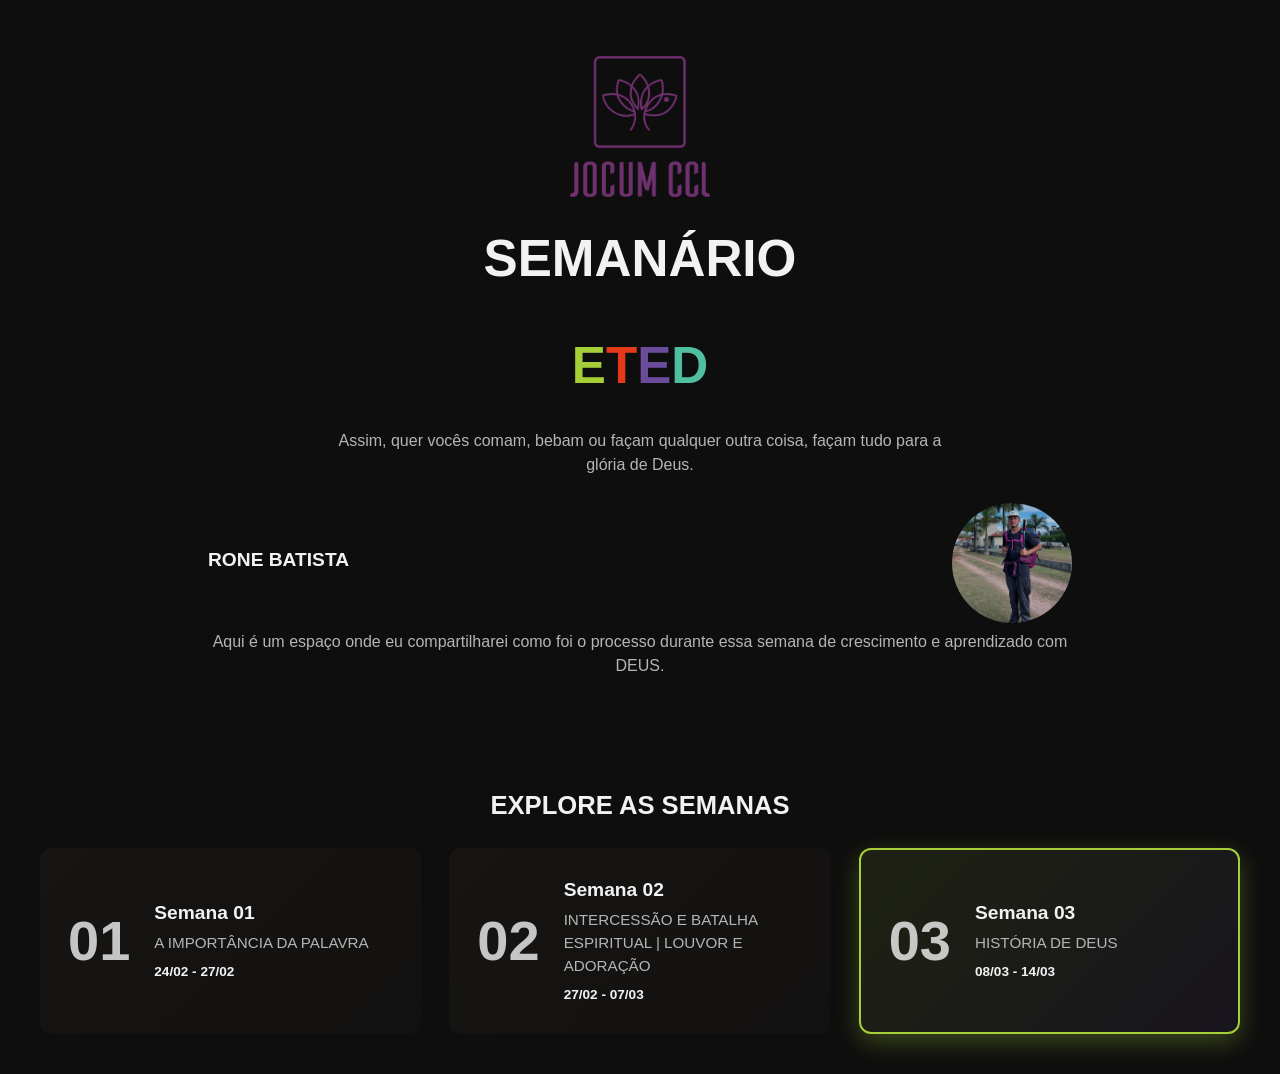
==== index.html @ 1d330bf1 "semana3" ====
<!DOCTYPE html>
<html lang="pt-BR">

<head>
    <meta charset="UTF-8" />
    <meta name="viewport" content="width=device-width, initial-scale=1.0" />
    <title>SEMANARIO</title>
    <link rel="stylesheet" href="style.css">
</head>

<body>
    <main>
        <!-- HERO -->
        <section class="hero">
            <img src="./img/jocumccl_logo.png" alt="logo" class="logo">
            <h1 class="titulo">SEMANÁRIO</h1>
            <h1 class="eted">
                <span>E</span><span>T</span><span>E</span><span>D</span>
            </h1>

            <p class="hero-quote">
                Assim, quer vocês comam, bebam ou façam qualquer outra coisa, façam tudo para a glória de Deus.
            </p>

            <div class="container">
                <div class="section-header">
                    <h2 class="section-title-story">RONE BATISTA</h2>
                    <div class="hero-image">
                        <img src="./img/perfil.png" alt="Rone Batista - Missionário" class="profile-photo">
                    </div>
                </div>

                <div class="story-intro">
                    <p>Aqui é um espaço onde eu compartilharei como foi o processo durante essa semana de crescimento e aprendizado com DEUS.</p>
               </div>
            </div>

        </section>

    </main>

    <script src="script.js"></script>

    
    <!-- MENU DE SELEÇÃO DE SEMANAS -->
    <section class="semanas-cards">
        <h2>EXPLORE AS SEMANAS</h2>
        <div class="cards-grid">
            <a href="semana1.html" target="_blank" class="semana-card">
                <div class="card-number">01</div>
                <div class="card-content">
                    <h3>Semana 01</h3>
                    <p>A IMPORTÂNCIA DA PALAVRA</p>
                    <small>24/02 - 27/02</small>
                </div>
            </a>

            <a href="semana2.html" target="_blank" class="semana-card">
                <div class="card-number">02</div>
                <div class="card-content">
                    <h3>Semana 02</h3>
                    <p>INTERCESSÃO E BATALHA ESPIRITUAL | LOUVOR E ADORAÇÃO</p>
                    <small>27/02 - 07/03</small>
                </div>
            </a>
            
            <a href="semana3.html" target="_blank" class="semana-card semana-2">
                <div class="card-number">03</div>
                <div class="card-content">
                    <h3>Semana 03</h3>
                    <p>HISTÓRIA DE DEUS</p>
                    <small>08/03 - 14/03</small>
                </div>
            </a>
    
        </div>
    </section>
</body>

</html>
---- style.css ----
:root{
  --bg: #0e0e0e;
  --text: #f2f2f2;
  --muted: #b5b5b5;
  --green: #a6ce39;
  --red: #e5391c;
  --purple: #6b4c9a;
  --teal: #4fbf9f;
}

*{box-sizing:border-box;margin:0;padding:0}

body{
  font-family:-apple-system, BlinkMacSystemFont, "Inter", sans-serif;
  background:var(--bg);
  color:var(--text);
  line-height:1.5;
  -webkit-font-smoothing:antialiased;
}

/* Mobile-first base */
main{max-width:720px;margin:0 auto;padding:20px 16px}
section{padding:28px 0}

.hero{min-height:60vh;display:flex;flex-direction:column;gap:18px;align-items:center;justify-content:center;text-align:center}
.logo{width:120px;height:auto}
.titulo{font-size:1.6rem;color:var(--text);margin-top:6px}
.hero h1{font-size:2rem;font-weight:800;margin:6px 0}
.semana{font-family:'Courier New',Courier,monospace;font-size:1.2rem;color:var(--muted)}
.eted span:nth-child(1){color:var(--green)}
.eted span:nth-child(2){color:var(--red)}
.eted span:nth-child(3){color:var(--purple)}
.eted span:nth-child(4){color:var(--teal)}
.hero-quote{color:var(--muted);max-width:640px;margin:0 auto}

.container{width:100%;padding-top:8px}
.section-header{display:flex;flex-direction:column;align-items:center;gap:12px}
.section-title-story{font-size:1.2rem;color:var(--text)}
.hero-image .profile-photo{width:110px;height:110px;object-fit:cover;border-radius:999px}

h2{font-size:1.4rem;margin-bottom:12px;text-align:center}
p{color:var(--muted);margin-bottom:12px}
.frases{font-size:1rem;font-weight:700;color:var(--text)}

/* ============ SEMANAS CARDS ============ */
.semanas-cards{
  margin:40px 0;
  padding:0 16px;
}

.semanas-cards h2{
  margin-bottom:24px;
  font-size:1.6rem;
  font-weight:700;
  color:var(--text);
  text-align:center;
}

.cards-grid{
  display:grid;
  grid-template-columns:repeat(auto-fit, minmax(280px, 1fr));
  gap:20px;
  max-width:1200px;
  margin:0 auto;
}

.semana-card{
  display:flex;
  align-items:center;
  background:linear-gradient(135deg, rgba(191,142,99,0.05), rgba(140,116,94,0.03));
  border:2px solid var(--accent);
  border-radius:12px;
  padding:20px;
  text-decoration:none;
  color:inherit;
  transition:all 0.3s cubic-bezier(0.34, 1.56, 0.64, 1);
  position:relative;
  overflow:hidden;
  cursor:pointer;
}

.semana-card::before{
  content:'';
  position:absolute;
  top:0;
  left:-100%;
  width:100%;
  height:100%;
  background:linear-gradient(90deg, transparent, rgba(255,255,255,0.1), transparent);
  transition:left 0.5s ease;
}

.semana-card:hover::before{
  left:100%;
}

.semana-card:hover{
  transform:translateY(-4px);
  border-color:var(--color-2);
  box-shadow:0 12px 32px rgba(191,142,99,0.2);
  background:linear-gradient(135deg, rgba(191,142,99,0.08), rgba(140,116,94,0.05));
}

.semana-card.coming-soon{
  opacity:0.7;
  cursor:not-allowed;
}

.semana-card.coming-soon:hover{
  transform:none;
  box-shadow:none;
  background:linear-gradient(135deg, rgba(191,142,99,0.05), rgba(140,116,94,0.03));
}

.semana-card.semana-2{
  background:linear-gradient(135deg, rgba(166,206,57,0.1), rgba(107,76,154,0.1));
  border:2px solid var(--green);
  box-shadow:0 8px 24px rgba(166,206,57,0.3);
}

.semana-card.semana-2:hover{
  border-color:var(--purple);
  box-shadow:0 12px 32px rgba(107,76,154,0.4);
  transform:translateY(-4px);
}

.card-number{
  font-size:2.5rem;
  font-weight:800;
  color:var(--accent);
  margin-right:16px;
  min-width:60px;
  text-align:center;
  opacity:0.8;
}

.semana-card:hover .card-number{
  opacity:1;
  color:var(--color-2);
}

.card-content{
  flex:1;
}

.card-content h3{
  font-size:1.1rem;
  font-weight:700;
  color:var(--text);
  margin:0 0 4px 0;
}

.card-content p{
  color:var(--muted);
  margin:0 0 4px 0;
  font-size:0.95rem;
}

.card-content small{
  color:var(--accent);
  font-weight:600;
  font-size:0.85rem;
}

.divider{height:1px;background:linear-gradient(to right,transparent,var(--green),var(--red),var(--purple),var(--teal),transparent);margin:40px 0}

.card{border-left:4px solid;padding-left:12px;margin-bottom:28px}
.card h3{font-size:1.05rem;margin-bottom:8px;color:var(--text)}
.green{border-color:var(--green)}.red{border-color:var(--red)}.purple{border-color:var(--purple)}.teal{border-color:var(--teal)}

.carousel{position:relative;width:100%;overflow:hidden;margin:18px 0}
.carousel-images{display:flex;transition:transform .4s ease-in-out;width:100%}
.carousel img{width:100%;height:auto;flex-shrink:0;display:block;object-fit:cover}

/* carousel items: fixed aspect ratio and responsive */
.carousel-item{width:100%;height:220px;object-fit:cover;border-radius:6px}
@media(min-width:600px){.carousel-item{height:300px}}
@media(min-width:900px){.carousel-item{height:420px}}
.carousel button{position:absolute;top:50%;transform:translateY(-50%);background:transparent;border:none;color:#000;/* set arrow color to black */font-size:1.2rem;padding:6px;cursor:pointer;z-index:10;opacity:0.85}
.carousel button:hover{opacity:1;color:#000}
.carousel .prev{left:8px}.carousel .next{right:8px}

.table-wrapper{overflow:auto;margin-top:12px}
.tabela-avaliacao{width:100%;border-collapse:collapse;font-size:14px}
.tabela-avaliacao thead th{text-align:left;padding:8px;border-bottom:2px solid #555;color:#e0e0e0}
.tabela-avaliacao tbody td{padding:8px;border-bottom:1px solid #444}
.tabela-avaliacao td:last-child{width:90px}

/* Sumário em tabela: 2 colunas */
.sumario-table{width:100%;border-collapse:collapse;margin:6px 0}
.sumario-table td{padding:10px;border-radius:6px}
.sumario-table td:first-child{padding-right:8px}
.sumario-table td{background:transparent;color:var(--muted);font-weight:600}
.sumario-table td::before{content:""}

@media(min-width:600px){
  .sumario-table td{background:rgba(255,255,255,0.02)}
  .sumario-table td{color:var(--text)}
}

/* amigos image */
.amigos{width:100%;max-width:360px;height:auto;display:block;object-fit:cover;border-radius:8px;margin-top:12px}
@media(min-width:600px){.amigos{float:right;margin-left:18px}}

footer{padding:20px 16px;text-align:center;color:var(--muted);font-size:0.95rem;border-top:1px solid rgba(255,255,255,0.04);background:#111;} 
footer h4{font-size:1rem;margin-bottom:6px;color:var(--text);letter-spacing:0.6px}
footer p{margin:4px 0;color:var(--muted);font-size:0.9rem}

/* Responsive enhancements */
@media(min-width:600px){
  main{padding:28px}
  .logo{width:140px}
  .titulo{font-size:2rem}
  .hero h1{font-size:2.6rem}
  h2{font-size:1.6rem}
  .section-header{flex-direction:row;justify-content:space-between;align-items:center}
  .hero-image .profile-photo{width:120px;height:120px}

  /* CARDS RESPONSIVE */
  .cards-grid{
    grid-template-columns:repeat(2, 1fr);
    gap:24px;
  }

  .semana-card{
    padding:24px;
  }

  .card-number{
    font-size:3rem;
    margin-right:20px;
  }
}

@media(min-width:900px){
  main{max-width:920px}
  .hero{min-height:70vh}
  .titulo{font-size:2.4rem}
  .hero h1{font-size:3.2rem}
  .carousel button{font-size:1.6rem;padding:10px}
  .card{padding-left:18px}

  /* CARDS DESKTOP */
  .cards-grid{
    grid-template-columns:repeat(3, 1fr);
    gap:28px;
  }

  .semana-card{
    padding:28px;
  }

  .card-number{
    font-size:3.5rem;
    margin-right:24px;
  }

  .card-content h3{
    font-size:1.2rem;
  }
}

@media (prefers-reduced-motion: reduce){
  .carousel-images{transition:none}
}
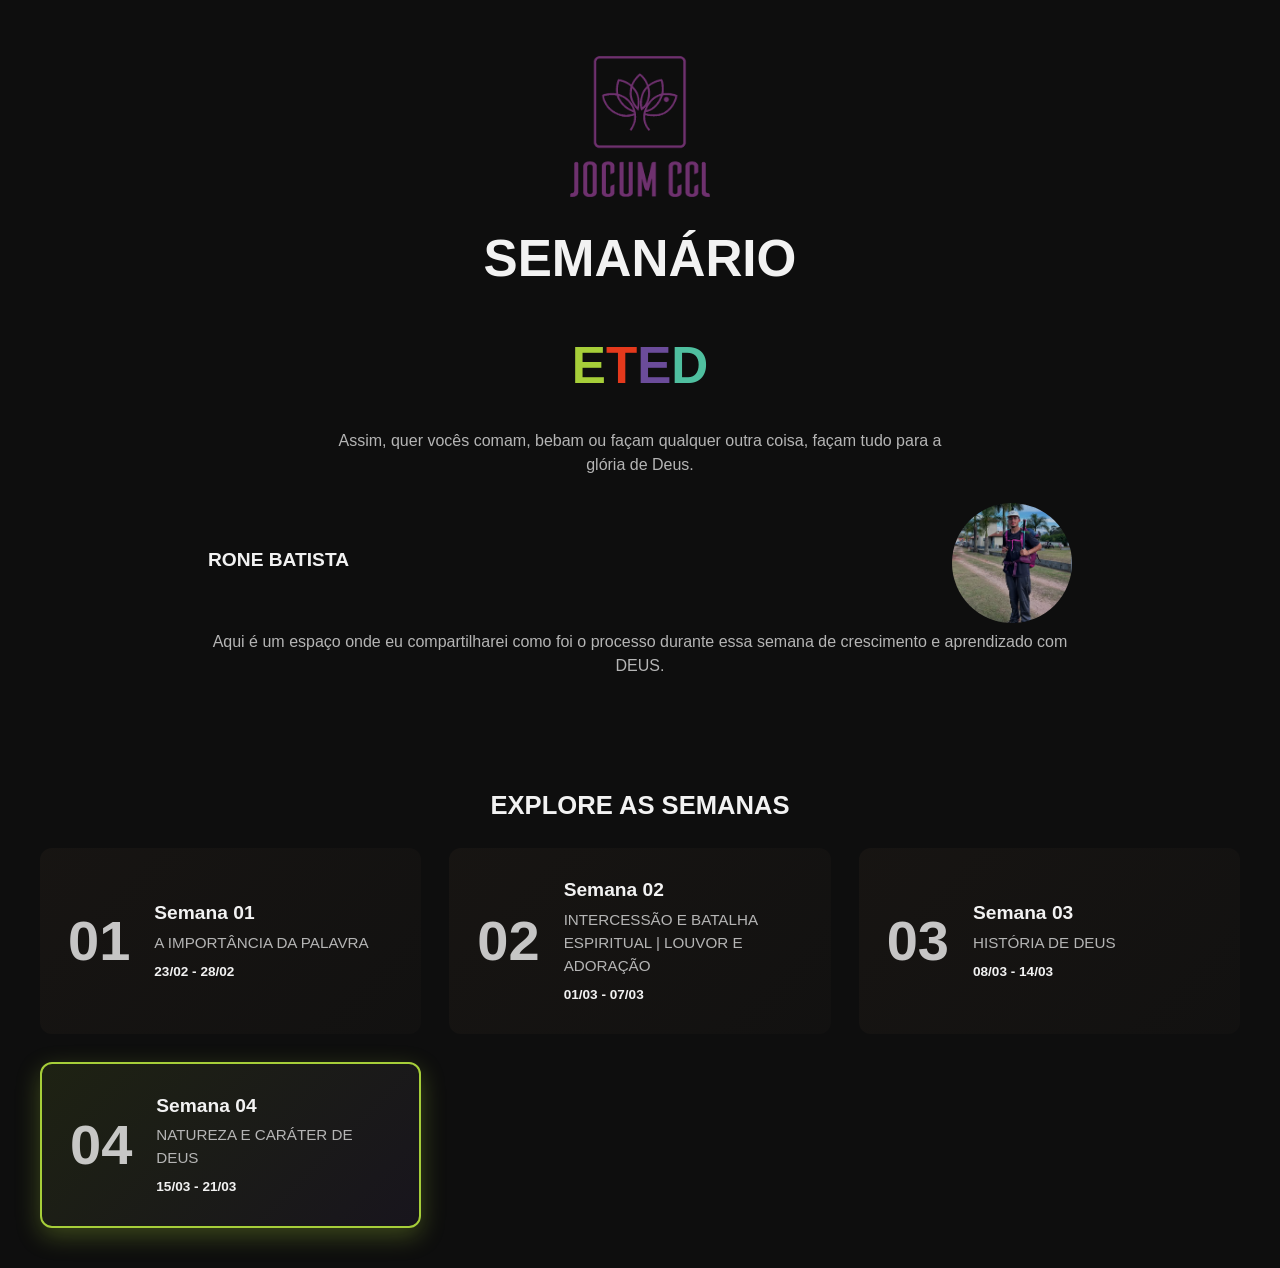
==== commit 654b687e: "semana4" ====
--- a/index.html
+++ b/index.html
@@ -51,7 +51,7 @@
                 <div class="card-content">
                     <h3>Semana 01</h3>
                     <p>A IMPORTÂNCIA DA PALAVRA</p>
-                    <small>24/02 - 27/02</small>
+                    <small>23/02 - 28/02</small>
                 </div>
             </a>
 
@@ -60,17 +60,25 @@
                 <div class="card-content">
                     <h3>Semana 02</h3>
                     <p>INTERCESSÃO E BATALHA ESPIRITUAL | LOUVOR E ADORAÇÃO</p>
-                    <small>27/02 - 07/03</small>
+                    <small>01/03 - 07/03</small>
                 </div>
             </a>
             
-            <a href="semana3.html" target="_blank" class="semana-card semana-2">
+            <a href="semana3.html" target="_blank" class="semana-card">
                 <div class="card-number">03</div>
                 <div class="card-content">
                     <h3>Semana 03</h3>
                     <p>HISTÓRIA DE DEUS</p>
                     <small>08/03 - 14/03</small>
                 </div>
+                
+            <a href="semana4.html" target="_blank" class="semana-card semana-2">
+                <div class="card-number">04</div>
+                <div class="card-content">
+                    <h3>Semana 04</h3>
+                    <p>NATUREZA E CARÁTER DE DEUS</p>
+                    <small>15/03 - 21/03</small>
+                </div>    
             </a>
     
         </div>
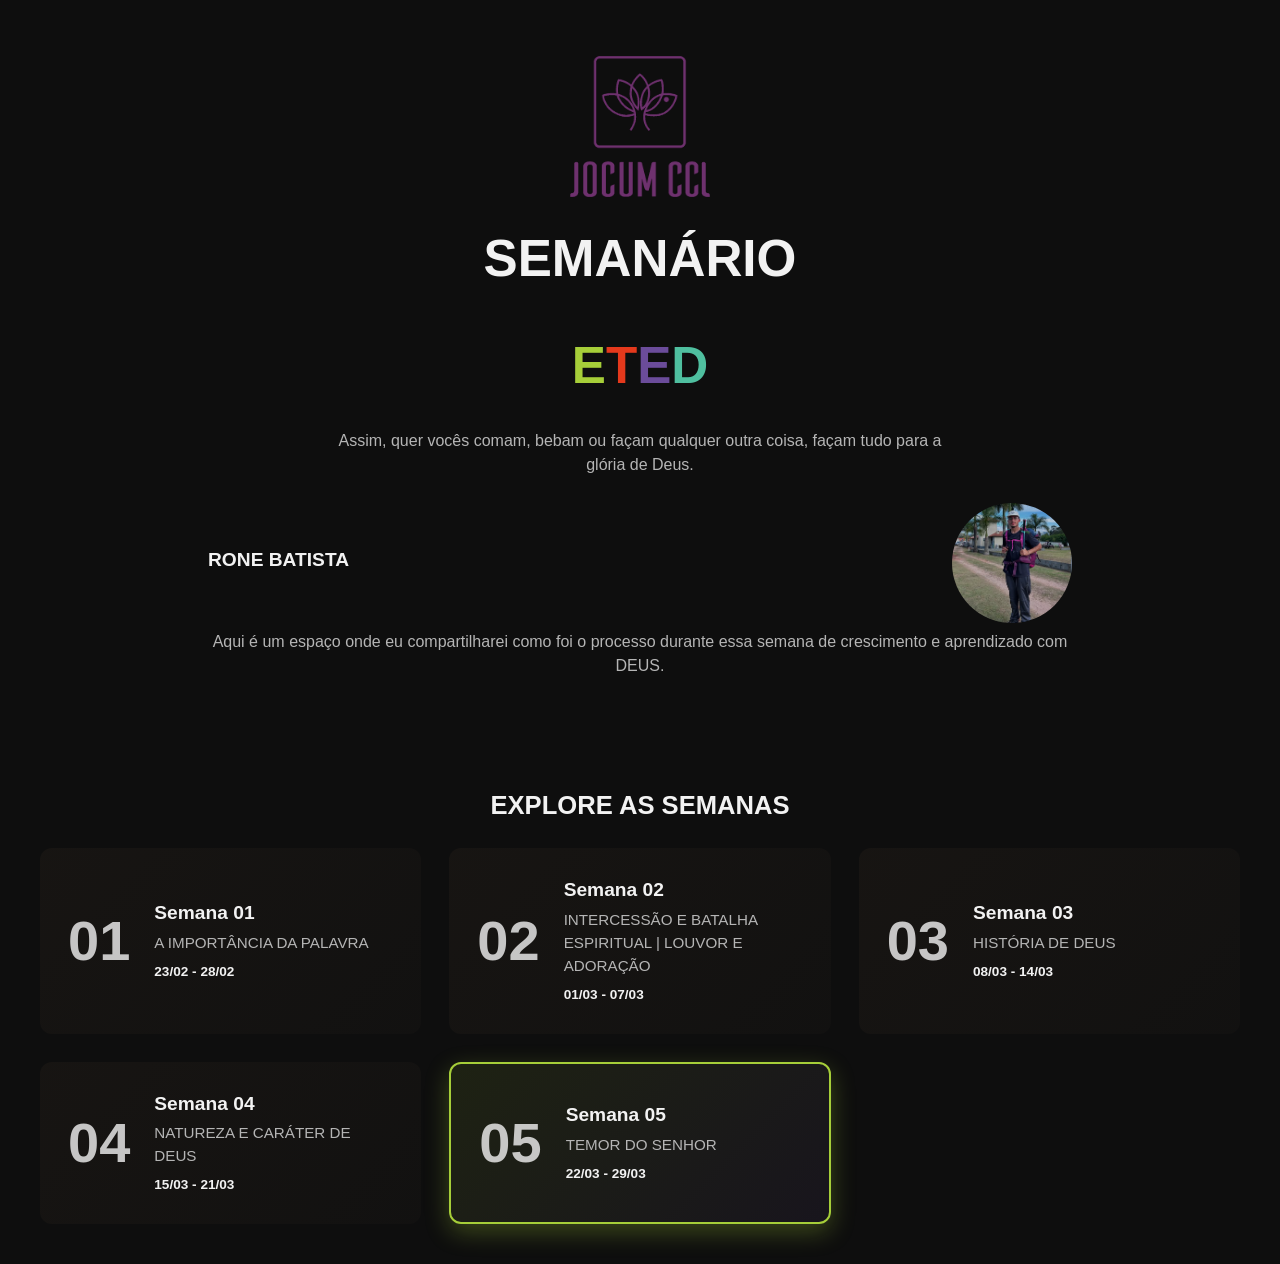
==== commit 718242ef: "semana5" ====
--- a/index.html
+++ b/index.html
@@ -71,16 +71,25 @@
                     <p>HISTÓRIA DE DEUS</p>
                     <small>08/03 - 14/03</small>
                 </div>
+            </a>    
                 
-            <a href="semana4.html" target="_blank" class="semana-card semana-2">
+            <a href="semana4.html" target="_blank" class="semana-card">
                 <div class="card-number">04</div>
                 <div class="card-content">
                     <h3>Semana 04</h3>
                     <p>NATUREZA E CARÁTER DE DEUS</p>
                     <small>15/03 - 21/03</small>
-                </div>    
+                </div>   
             </a>
-    
+            
+             <a href="semana5.html" target="_blank" class="semana-card semana-2">
+                <div class="card-number">05</div>
+                <div class="card-content">
+                    <h3>Semana 05</h3>
+                    <p>TEMOR DO SENHOR</p>
+                    <small>22/03 - 29/03</small>
+                </div>  
+            </a>    
         </div>
     </section>
 </body>
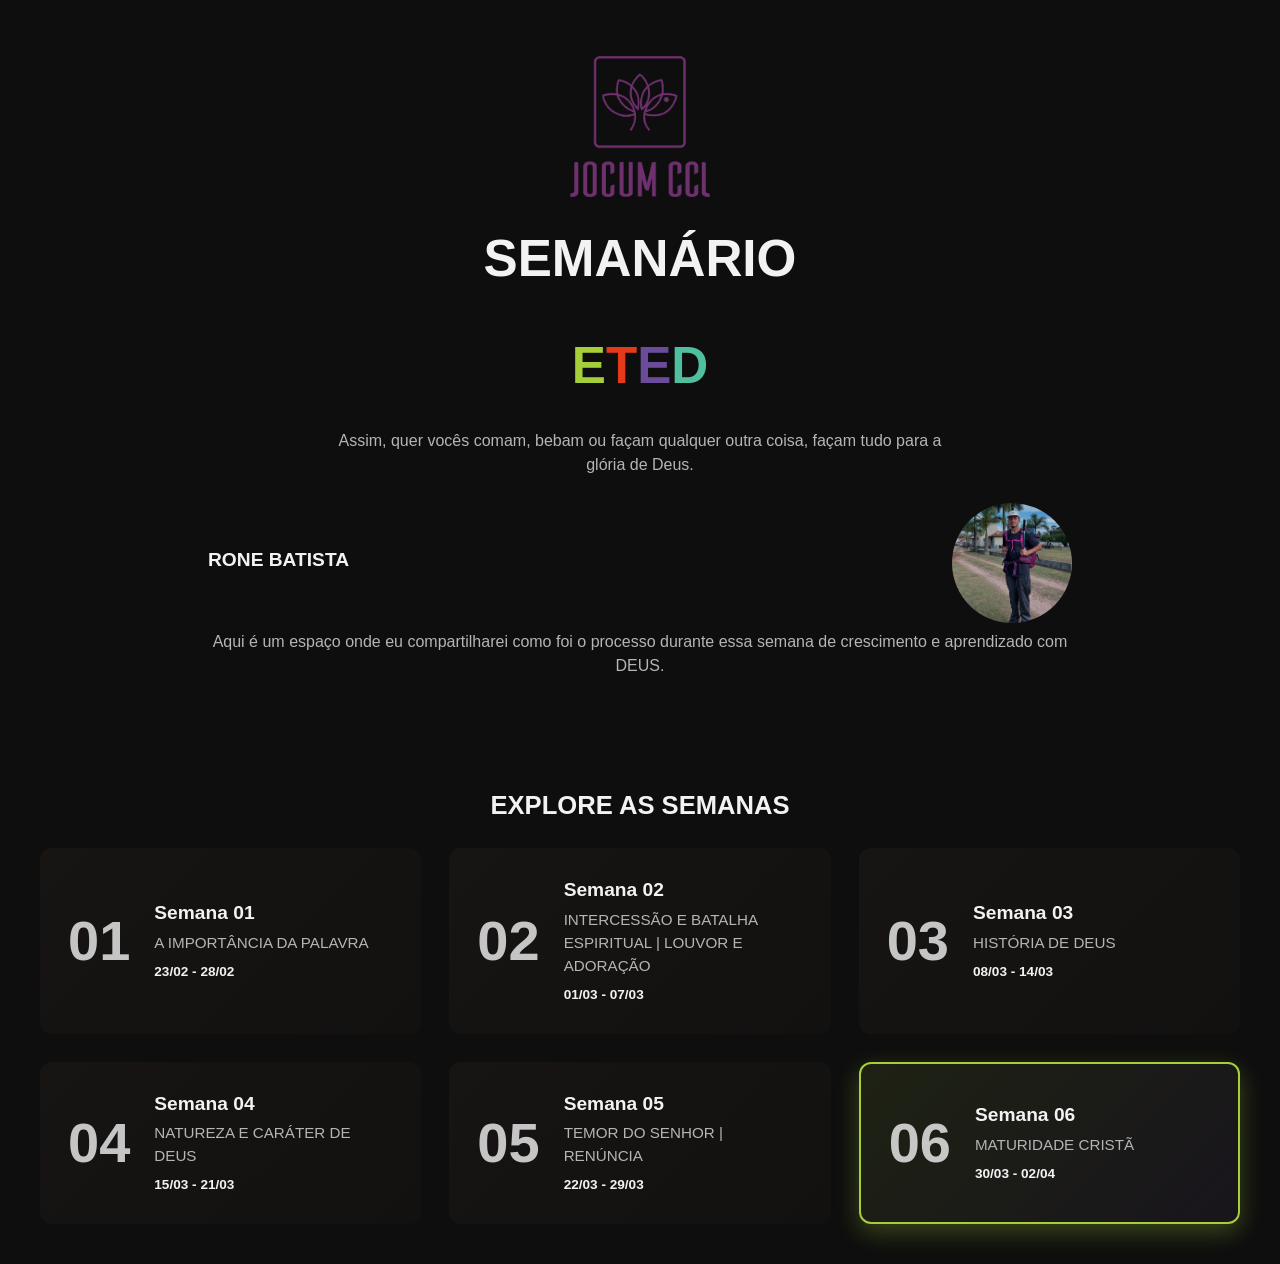
==== commit d5f68c40: "semana6" ====
--- a/index.html
+++ b/index.html
@@ -82,12 +82,21 @@
                 </div>   
             </a>
             
-             <a href="semana5.html" target="_blank" class="semana-card semana-2">
+             <a href="semana5.html" target="_blank" class="semana-card">
                 <div class="card-number">05</div>
                 <div class="card-content">
                     <h3>Semana 05</h3>
-                    <p>TEMOR DO SENHOR</p>
+                    <p>TEMOR DO SENHOR | RENÚNCIA</p>
                     <small>22/03 - 29/03</small>
+                </div>  
+            </a>    
+
+             <a href="semana6.html" target="_blank" class="semana-card semana-2">
+                <div class="card-number">06</div>
+                <div class="card-content">
+                    <h3>Semana 06</h3>
+                    <p>MATURIDADE CRISTÃ</p>
+                    <small>30/03 - 02/04</small>
                 </div>  
             </a>    
         </div>
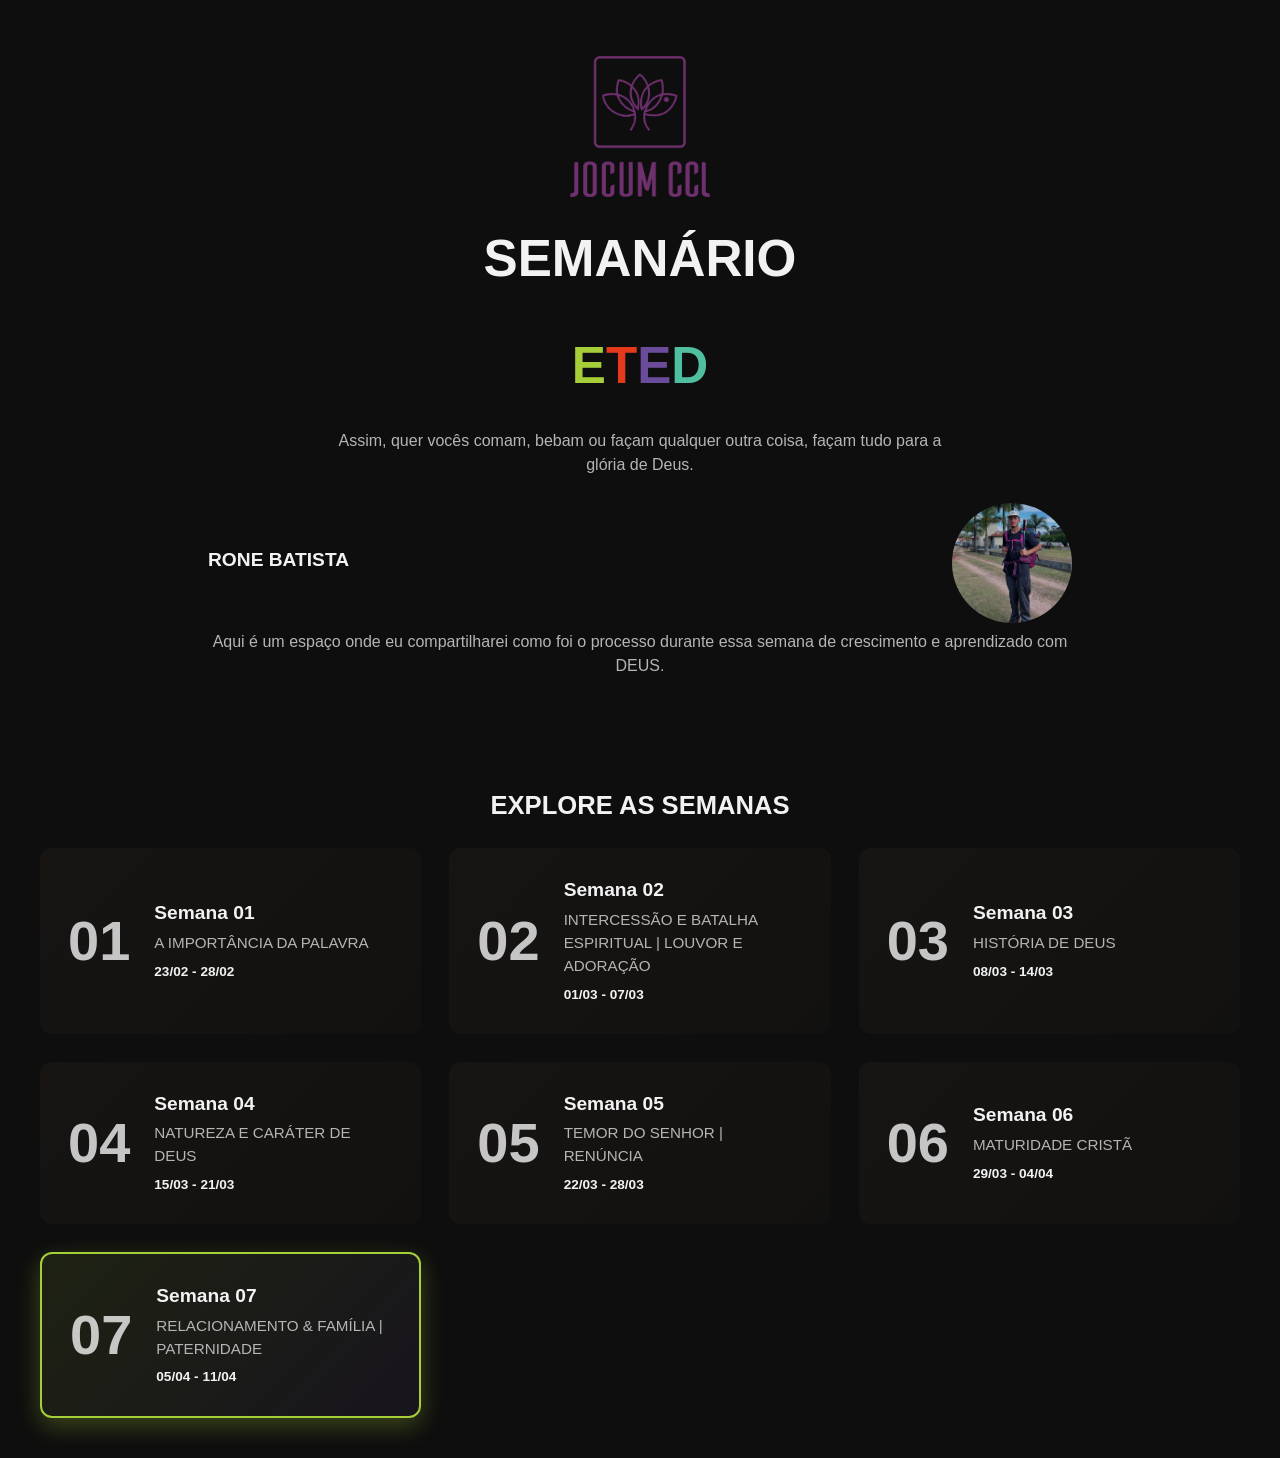
==== commit 336f5d4c: "semana7" ====
--- a/index.html
+++ b/index.html
@@ -82,23 +82,33 @@
                 </div>   
             </a>
             
-             <a href="semana5.html" target="_blank" class="semana-card">
+            <a href="semana5.html" target="_blank" class="semana-card">
                 <div class="card-number">05</div>
                 <div class="card-content">
                     <h3>Semana 05</h3>
                     <p>TEMOR DO SENHOR | RENÚNCIA</p>
-                    <small>22/03 - 29/03</small>
+                    <small>22/03 - 28/03</small>
                 </div>  
             </a>    
 
-             <a href="semana6.html" target="_blank" class="semana-card semana-2">
+            <a href="semana6.html" target="_blank" class="semana-card">
                 <div class="card-number">06</div>
                 <div class="card-content">
                     <h3>Semana 06</h3>
                     <p>MATURIDADE CRISTÃ</p>
-                    <small>30/03 - 02/04</small>
+                    <small>29/03 - 04/04</small>
                 </div>  
             </a>    
+
+            <a href="semana7.html" target="_blank" class="semana-card semana-2">
+                <div class="card-number">07</div>
+                <div class="card-content">
+                    <h3>Semana 07</h3>
+                    <p>RELACIONAMENTO & FAMÍLIA | PATERNIDADE</p>
+                    <small>05/04 - 11/04</small>
+                </div>  
+            </a>    
+
         </div>
     </section>
 </body>
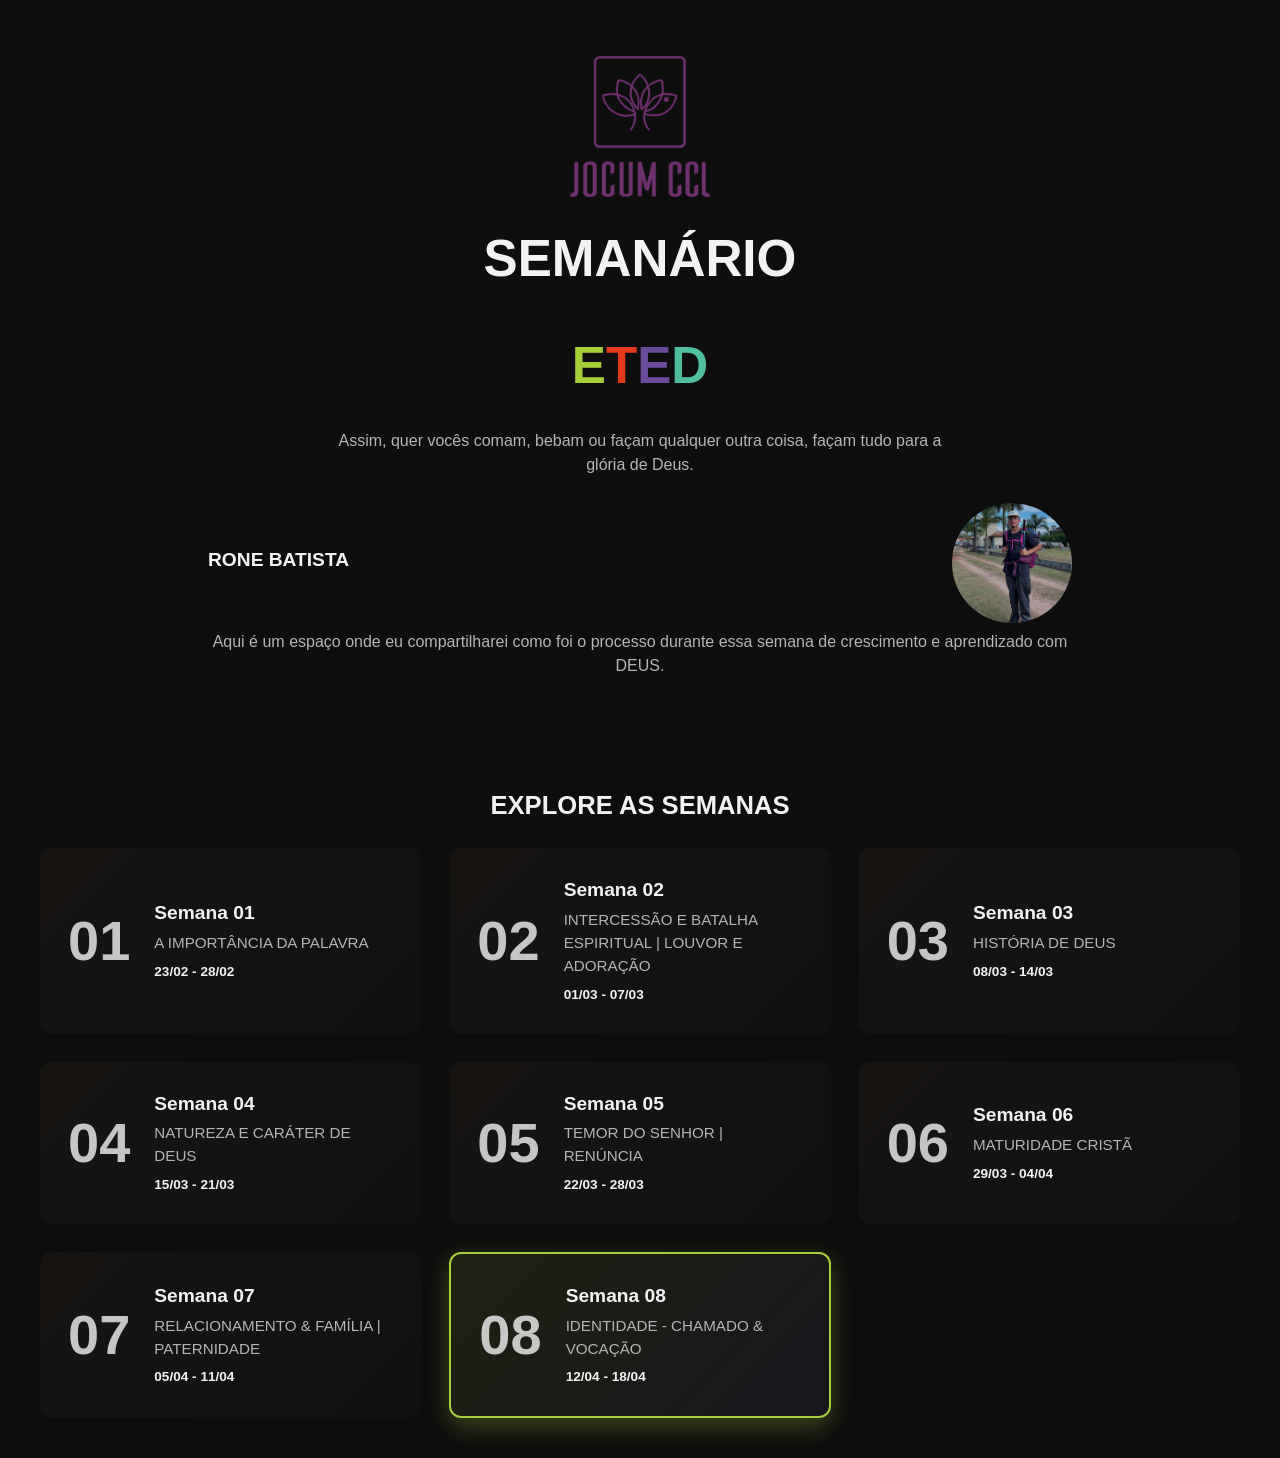
==== commit 01b4dad5: "semana8" ====
--- a/index.html
+++ b/index.html
@@ -100,7 +100,7 @@
                 </div>  
             </a>    
 
-            <a href="semana7.html" target="_blank" class="semana-card semana-2">
+            <a href="semana7.html" target="_blank" class="semana-card">
                 <div class="card-number">07</div>
                 <div class="card-content">
                     <h3>Semana 07</h3>
@@ -109,6 +109,14 @@
                 </div>  
             </a>    
 
+            <a href="semana8.html" target="_blank" class="semana-card semana-2">
+                <div class="card-number">08</div>
+                <div class="card-content">
+                    <h3>Semana 08</h3>
+                    <p>IDENTIDADE - CHAMADO & VOCAÇÃO</p>
+                    <small>12/04 - 18/04</small>
+                </div>  
+            </a>   
         </div>
     </section>
 </body>
--- a/style.css
+++ b/style.css
@@ -9,6 +9,16 @@
 }
 
 *{box-sizing:border-box;margin:0;padding:0}
+
+img {
+  max-width: 100%;
+  height: auto;
+}
+
+img {
+  max-width: 100%;
+  height: auto;
+}
 
 body{
   font-family:-apple-system, BlinkMacSystemFont, "Inter", sans-serif;
@@ -176,8 +186,8 @@
 .carousel-item{width:100%;height:220px;object-fit:cover;border-radius:6px}
 @media(min-width:600px){.carousel-item{height:300px}}
 @media(min-width:900px){.carousel-item{height:420px}}
-.carousel button{position:absolute;top:50%;transform:translateY(-50%);background:transparent;border:none;color:#000;/* set arrow color to black */font-size:1.2rem;padding:6px;cursor:pointer;z-index:10;opacity:0.85}
-.carousel button:hover{opacity:1;color:#000}
+.carousel button{position:absolute;top:50%;transform:translateY(-50%);background:rgba(255,255,255,0.2);border:2px solid var(--text);color:var(--text);font-size:1.4rem;padding:8px 12px;cursor:pointer;z-index:10;opacity:0.7;border-radius:4px;transition:all 0.3s ease}
+.carousel button:hover{opacity:1;background:rgba(255,255,255,0.3);transform:translateY(-50%) scale(1.1)}
 .carousel .prev{left:8px}.carousel .next{right:8px}
 
 .table-wrapper{overflow:auto;margin-top:12px}
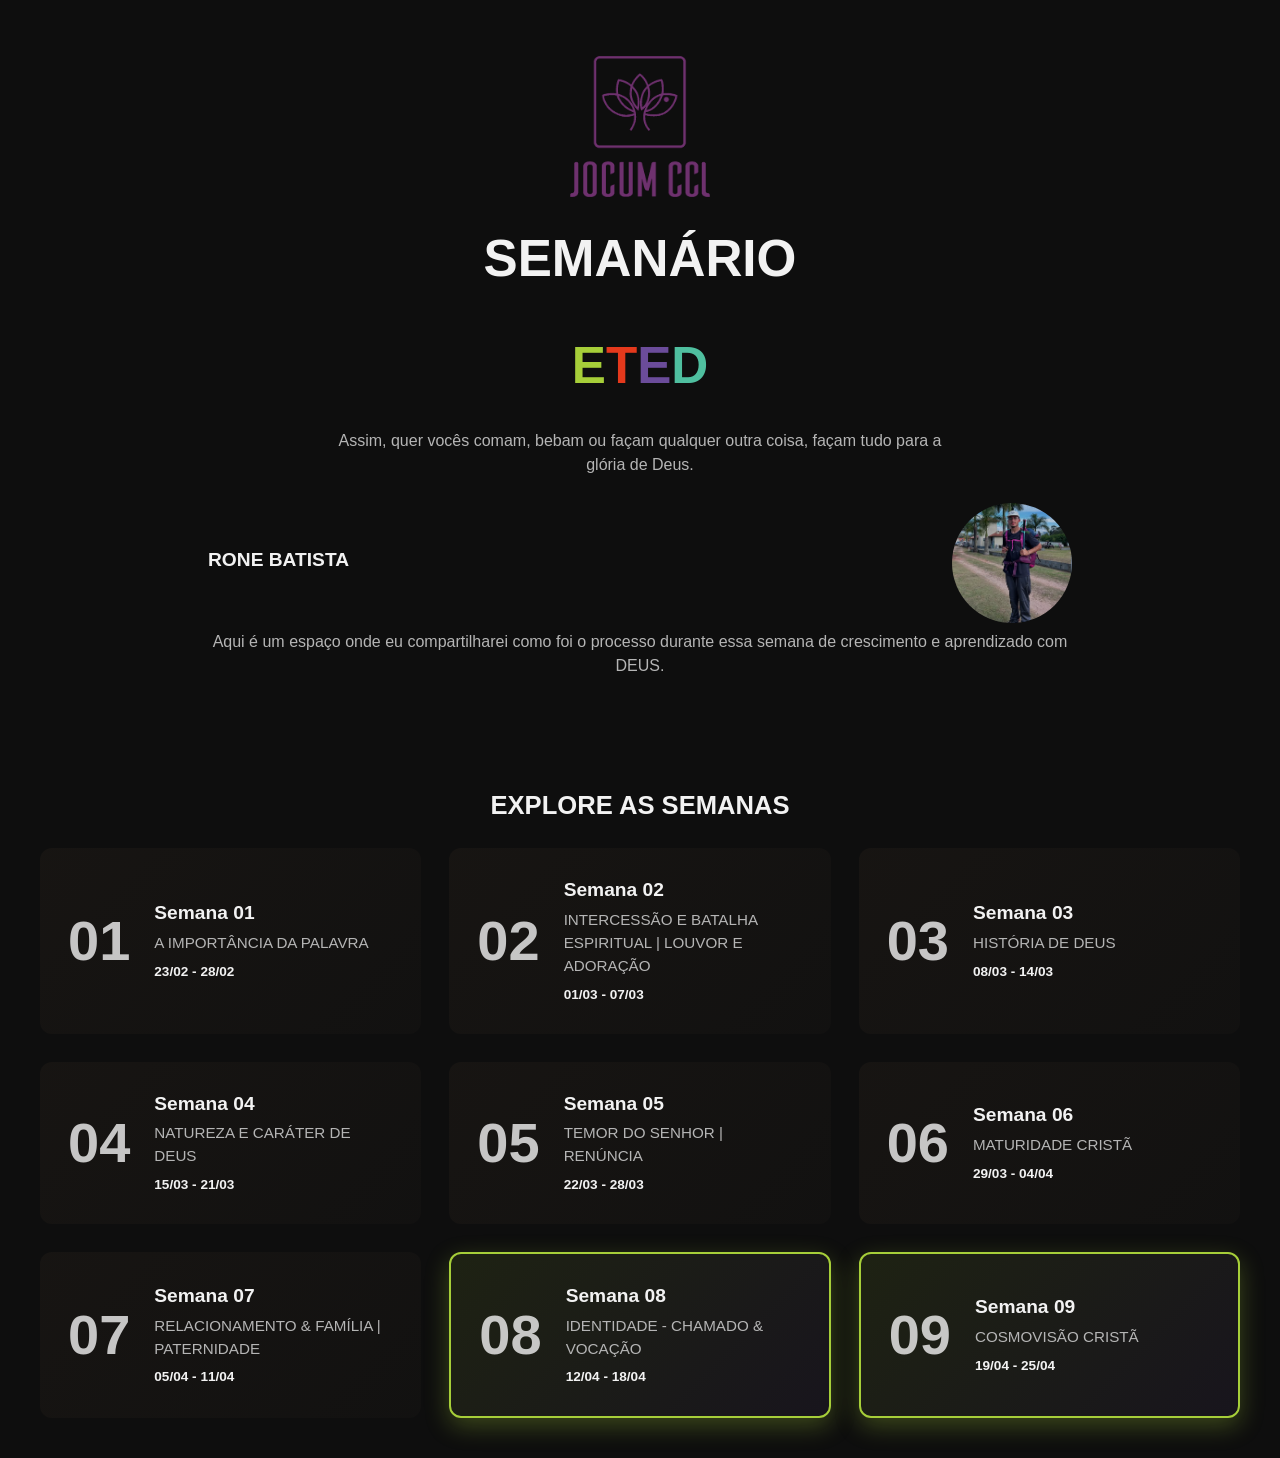
==== commit cbfd078f: "semana9" ====
--- a/index.html
+++ b/index.html
@@ -116,7 +116,16 @@
                     <p>IDENTIDADE - CHAMADO & VOCAÇÃO</p>
                     <small>12/04 - 18/04</small>
                 </div>  
-            </a>   
+            </a>
+
+            <a href="semana9.html" target="_blank" class="semana-card semana-2">
+                <div class="card-number">09</div>
+                <div class="card-content">
+                    <h3>Semana 09</h3>
+                    <p>COSMOVISÃO CRISTÃ</p>
+                    <small>19/04 - 25/04</small>
+                </div>
+            </a> 
         </div>
     </section>
 </body>
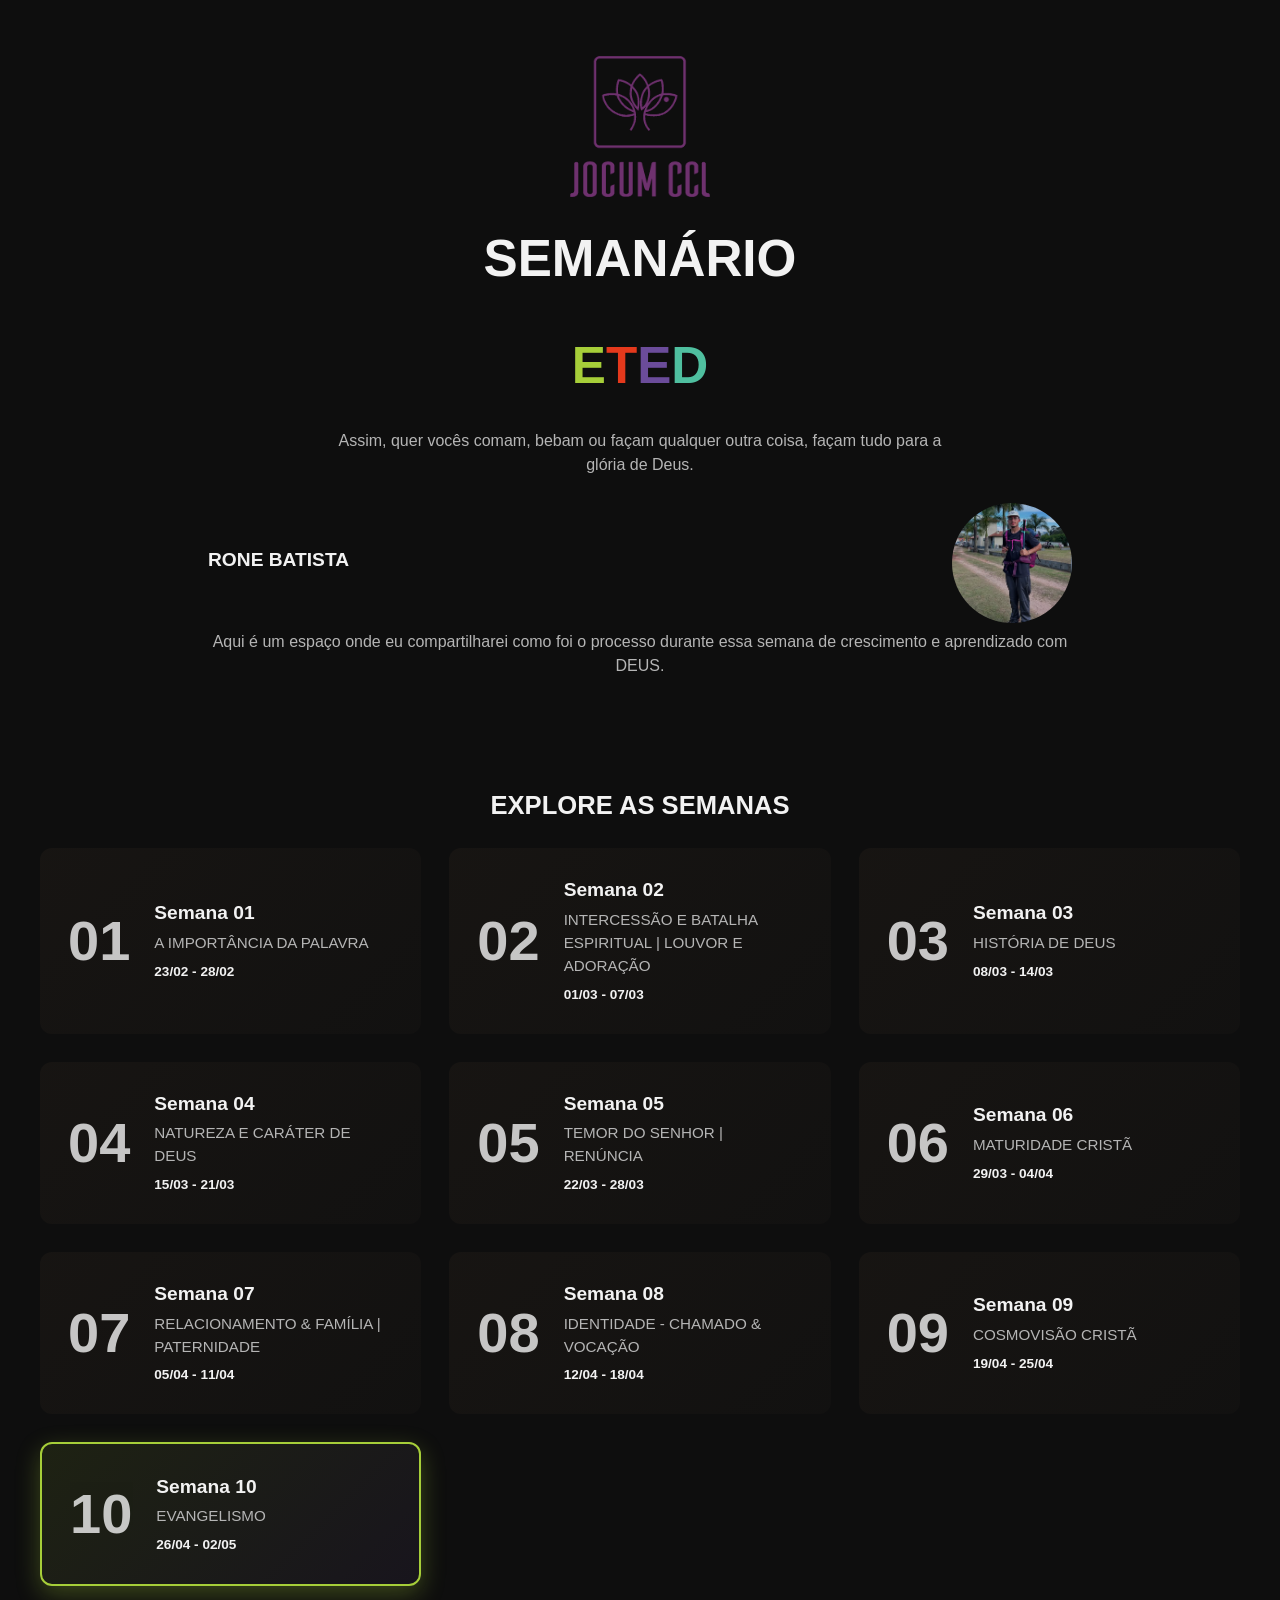
==== commit 89e08a7c: "semana10" ====
--- a/index.html
+++ b/index.html
@@ -109,7 +109,7 @@
                 </div>  
             </a>    
 
-            <a href="semana8.html" target="_blank" class="semana-card semana-2">
+            <a href="semana8.html" target="_blank" class="semana-card">
                 <div class="card-number">08</div>
                 <div class="card-content">
                     <h3>Semana 08</h3>
@@ -118,7 +118,7 @@
                 </div>  
             </a>
 
-            <a href="semana9.html" target="_blank" class="semana-card semana-2">
+            <a href="semana9.html" target="_blank" class="semana-card">
                 <div class="card-number">09</div>
                 <div class="card-content">
                     <h3>Semana 09</h3>
@@ -126,6 +126,16 @@
                     <small>19/04 - 25/04</small>
                 </div>
             </a> 
+
+            
+            <a href="semana10.html" target="_blank" class="semana-card semana-2" >
+                <div class="card-number">10</div>
+                <div class="card-content">
+                    <h3>Semana 10</h3>
+                    <p>EVANGELISMO</p>
+                    <small>26/04 - 02/05</small>
+                </div>
+            </a> 
         </div>
     </section>
 </body>
